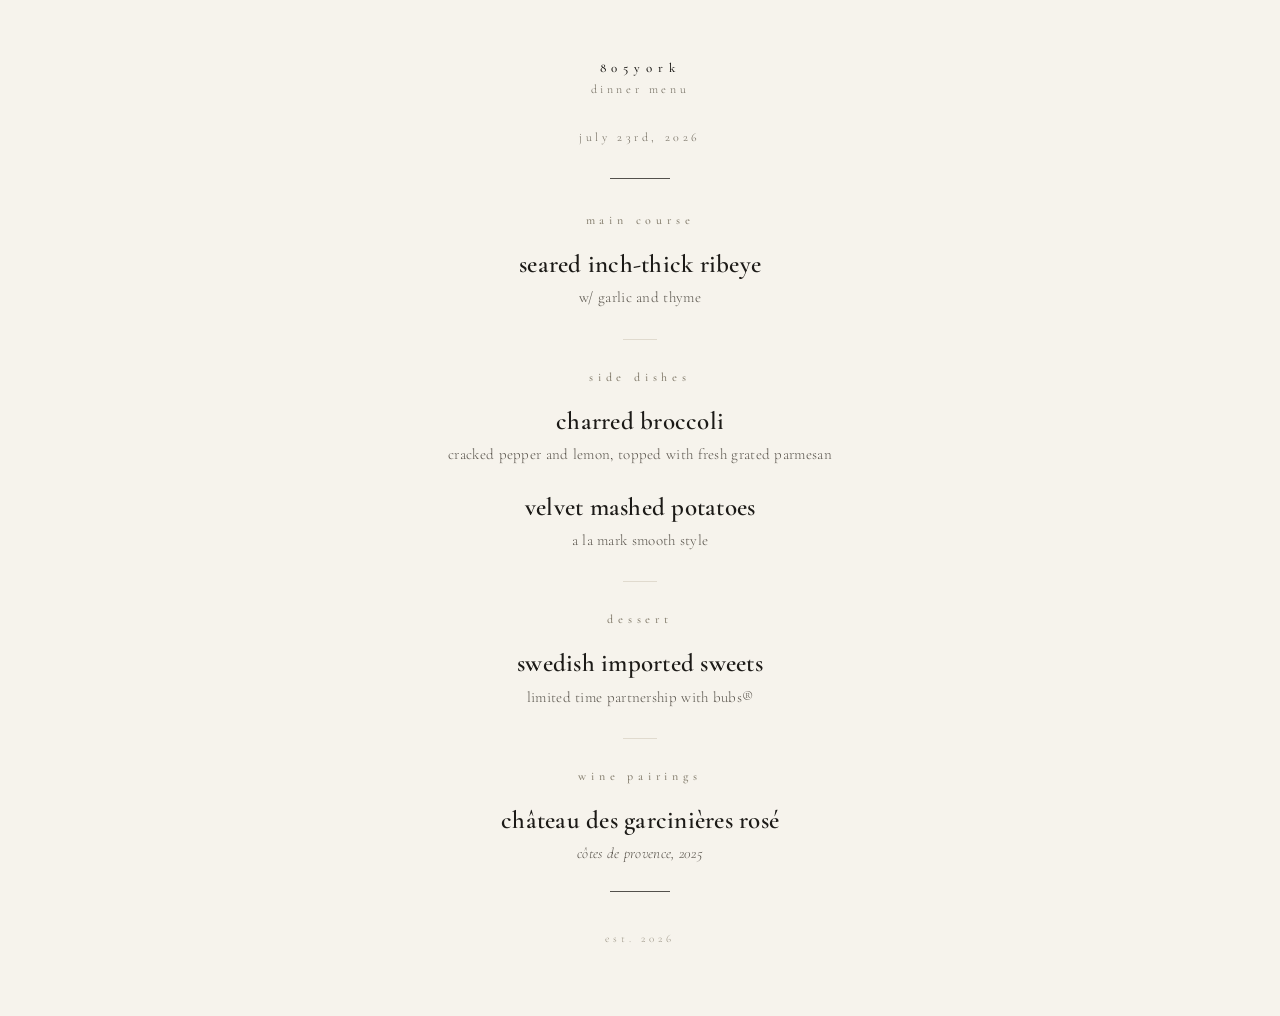
==== index.html @ 7d3503f2 "Add 805york dinner menu index.html" ====
<!DOCTYPE html>
<html lang="en">
<head>
<meta charset="UTF-8">
<title>805york — menu</title>
<link rel="preconnect" href="https://fonts.googleapis.com">
<link rel="preconnect" href="https://fonts.gstatic.com" crossorigin>
<link href="https://fonts.googleapis.com/css2?family=Cormorant+Garamond:ital,wght@0,300;0,500;0,600;1,400&display=swap" rel="stylesheet">
<style>
  :root{
    --bg: #f6f3ec;
    --ink: #1c1a17;
    --line: #d8d2c4;
  }

  * { box-sizing: border-box; }

  html, body {
    margin: 0;
    padding: 0;
    background: var(--bg);
    color: var(--ink);
  }

  body {
    min-height: 100vh;
    display: flex;
    align-items: center;
    justify-content: center;
    padding: 60px 20px;
    font-family: 'Cormorant Garamond', serif;
  }

  .menu {
    width: 100%;
    max-width: 460px;
    text-align: center;
    text-transform: lowercase;
  }

  .mark {
    font-size: 13px;
    letter-spacing: 0.45em;
    font-weight: 500;
    margin: 0 0 6px;
  }

  .locale {
    font-size: 12px;
    letter-spacing: 0.3em;
    font-weight: 300;
    color: #6b6558;
    margin: 0 0 34px;
  }

  .rule {
    width: 60px;
    height: 1px;
    background: var(--ink);
    margin: 0 auto 34px;
    opacity: 0.75;
  }

  .rule.thin {
    width: 34px;
    background: var(--line);
    margin: 30px auto;
  }

  .section-label {
    font-size: 12px;
    letter-spacing: 0.4em;
    font-weight: 500;
    color: #837c6c;
    margin: 0 0 22px;
  }

  .item {
    margin-bottom: 26px;
  }

  .item:last-child {
    margin-bottom: 0;
  }

  .item .name {
    font-size: 25px;
    font-weight: 600;
    letter-spacing: 0.01em;
    margin: 0 0 6px;
    line-height: 1.25;
  }

  .item .desc {
    font-size: 15px;
    font-weight: 300;
    letter-spacing: 0.02em;
    color: #57524a;
    margin: 0;
    line-height: 1.5;
  }

  .item .desc.italic {
    font-style: italic;
  }

  .footer {
    margin-top: 40px;
    font-size: 11px;
    letter-spacing: 0.35em;
    color: #9a9384;
    font-weight: 300;
  }
</style>
</head>
<body>

  <div class="menu">

    <p class="mark">805york</p>
    <p class="locale">dinner menu</p>
    <p class="locale">july 23rd, 2026</p>
    <div class="rule"></div>

    <p class="section-label">main course</p>
    <div class="item">
      <p class="name">seared inch-thick ribeye</p>
      <p class="desc">w/ garlic and thyme</p>
    </div>

    <div class="rule thin"></div>

    <p class="section-label">side dishes</p>
    <div class="item">
      <p class="name">charred broccoli</p>
      <p class="desc">cracked pepper and lemon, topped with fresh grated parmesan</p>
    </div>
    <div class="item">
      <p class="name">velvet mashed potatoes</p>
      <p class="desc">a la mark smooth style</p>
    </div>

    <div class="rule thin"></div>

    <p class="section-label">dessert</p>
    <div class="item">
      <p class="name">swedish imported sweets</p>
      <p class="desc">limited time partnership with bubs®</p>
    </div>

    <div class="rule thin"></div>

    <p class="section-label">wine pairings</p>
    <div class="item">
      <p class="name">château des garcinières rosé</p>
      <p class="desc italic">côtes de provence, 2025</p>
    </div>

    <div class="rule"></div>
    <p class="footer">est. 2026</p>

  </div>

</body>
</html>
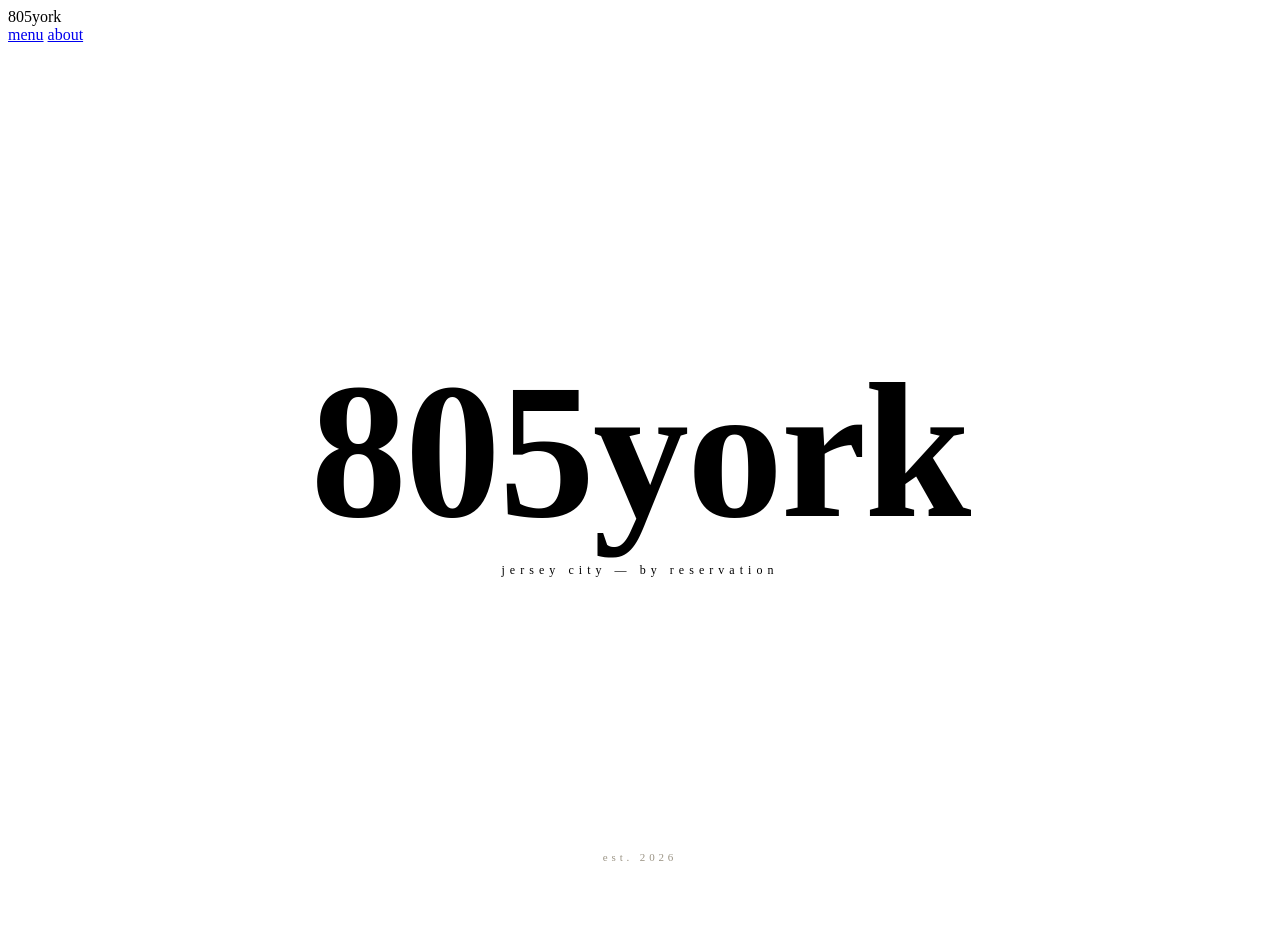
==== commit 728d906c: "Update index.html" ====
--- a/index.html
+++ b/index.html
@@ -2,164 +2,85 @@
 <html lang="en">
 <head>
 <meta charset="UTF-8">
-<title>805york — menu</title>
+<meta name="viewport" content="width=device-width, initial-scale=1">
+<meta name="view-transition" content="same-origin">
+<title>805york</title>
 <link rel="preconnect" href="https://fonts.googleapis.com">
 <link rel="preconnect" href="https://fonts.gstatic.com" crossorigin>
 <link href="https://fonts.googleapis.com/css2?family=Cormorant+Garamond:ital,wght@0,300;0,500;0,600;1,400&display=swap" rel="stylesheet">
+<link rel="stylesheet" href="styles.css">
 <style>
-  :root{
-    --bg: #f6f3ec;
-    --ink: #1c1a17;
-    --line: #d8d2c4;
+  .landing {
+    min-height: 100vh;
+    display: flex;
+    flex-direction: column;
+    align-items: center;
+    justify-content: center;
+    text-align: center;
+    padding: 0 24px;
   }
 
-  * { box-sizing: border-box; }
-
-  html, body {
+  .landing h1 {
+    font-size: clamp(64px, 15vw, 200px);
+    font-weight: 600;
+    letter-spacing: -0.01em;
     margin: 0;
-    padding: 0;
-    background: var(--bg);
-    color: var(--ink);
+    line-height: 0.88;
+    text-transform: lowercase;
+    animation: rise 1.1s cubic-bezier(.22,1,.36,1) both;
   }
 
-  body {
-    min-height: 100vh;
-    display: flex;
-    align-items: center;
-    justify-content: center;
-    padding: 60px 20px;
-    font-family: 'Cormorant Garamond', serif;
+  .landing .tag {
+    margin-top: 26px;
+    font-size: 12px;
+    letter-spacing: 0.42em;
+    color: var(--muted);
+    text-transform: lowercase;
+    font-weight: 300;
+    animation: rise 1.1s cubic-bezier(.22,1,.36,1) 0.15s both;
   }
 
-  .menu {
-    width: 100%;
-    max-width: 460px;
-    text-align: center;
-    text-transform: lowercase;
-  }
-
-  .mark {
-    font-size: 13px;
-    letter-spacing: 0.45em;
-    font-weight: 500;
-    margin: 0 0 6px;
-  }
-
-  .locale {
-    font-size: 12px;
-    letter-spacing: 0.3em;
-    font-weight: 300;
-    color: #6b6558;
-    margin: 0 0 34px;
-  }
-
-  .rule {
-    width: 60px;
-    height: 1px;
-    background: var(--ink);
-    margin: 0 auto 34px;
-    opacity: 0.75;
-  }
-
-  .rule.thin {
-    width: 34px;
-    background: var(--line);
-    margin: 30px auto;
-  }
-
-  .section-label {
-    font-size: 12px;
-    letter-spacing: 0.4em;
-    font-weight: 500;
-    color: #837c6c;
-    margin: 0 0 22px;
-  }
-
-  .item {
-    margin-bottom: 26px;
-  }
-
-  .item:last-child {
-    margin-bottom: 0;
-  }
-
-  .item .name {
-    font-size: 25px;
-    font-weight: 600;
-    letter-spacing: 0.01em;
-    margin: 0 0 6px;
-    line-height: 1.25;
-  }
-
-  .item .desc {
-    font-size: 15px;
-    font-weight: 300;
-    letter-spacing: 0.02em;
-    color: #57524a;
-    margin: 0;
-    line-height: 1.5;
-  }
-
-  .item .desc.italic {
-    font-style: italic;
+  .landing .rule {
+    margin-top: 30px;
+    animation: rise 1.1s cubic-bezier(.22,1,.36,1) 0.3s both;
   }
 
   .footer {
-    margin-top: 40px;
+    position: fixed;
+    bottom: 26px;
+    left: 0;
+    right: 0;
+    text-align: center;
     font-size: 11px;
     letter-spacing: 0.35em;
     color: #9a9384;
     font-weight: 300;
+    text-transform: lowercase;
+  }
+
+  @keyframes rise {
+    from { opacity: 0; transform: translateY(18px); }
+    to { opacity: 1; transform: translateY(0); }
   }
 </style>
 </head>
 <body>
 
-  <div class="menu">
+  <nav class="site-nav">
+    <span class="wordmark">805york</span>
+    <div class="links">
+      <a href="menu.html">menu</a>
+      <a href="about.html">about</a>
+    </div>
+  </nav>
 
-    <p class="mark">805york</p>
-    <p class="locale">dinner menu</p>
-    <p class="locale">july 23rd, 2026</p>
+  <div class="landing">
+    <h1>805york</h1>
+    <p class="tag">jersey city &mdash; by reservation</p>
     <div class="rule"></div>
+  </div>
 
-    <p class="section-label">main course</p>
-    <div class="item">
-      <p class="name">seared inch-thick ribeye</p>
-      <p class="desc">w/ garlic and thyme</p>
-    </div>
-
-    <div class="rule thin"></div>
-
-    <p class="section-label">side dishes</p>
-    <div class="item">
-      <p class="name">charred broccoli</p>
-      <p class="desc">cracked pepper and lemon, topped with fresh grated parmesan</p>
-    </div>
-    <div class="item">
-      <p class="name">velvet mashed potatoes</p>
-      <p class="desc">a la mark smooth style</p>
-    </div>
-
-    <div class="rule thin"></div>
-
-    <p class="section-label">dessert</p>
-    <div class="item">
-      <p class="name">swedish imported sweets</p>
-      <p class="desc">limited time partnership with bubs®</p>
-    </div>
-
-    <div class="rule thin"></div>
-
-    <p class="section-label">wine pairings</p>
-    <div class="item">
-      <p class="name">château des garcinières rosé</p>
-      <p class="desc italic">côtes de provence, 2025</p>
-    </div>
-
-    <div class="rule"></div>
-    <p class="footer">est. 2026</p>
-
-  </div>
+  <p class="footer">est. 2026</p>
 
 </body>
 </html>
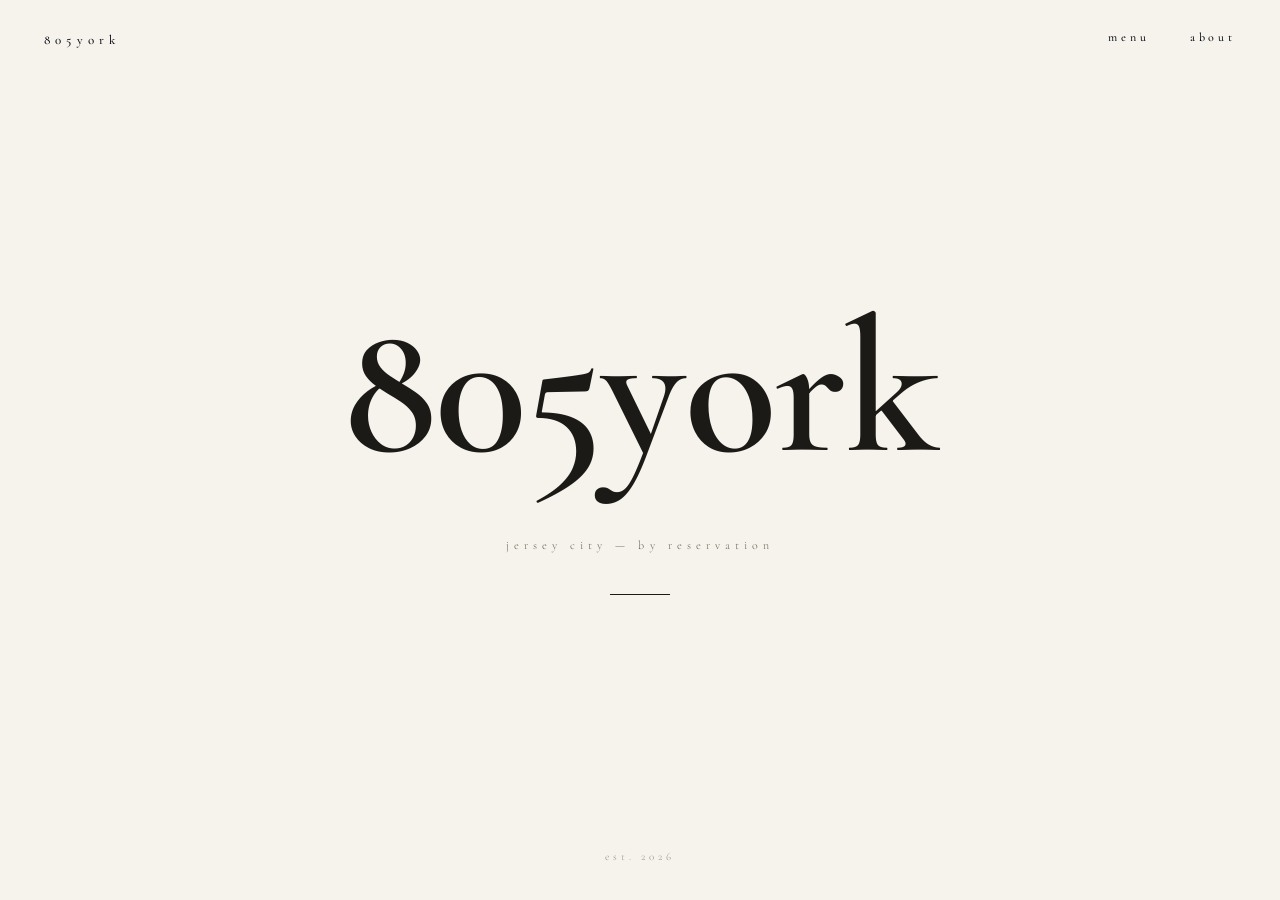
==== commit 959825a9: "Fix spacing, hero title styling, and bio copy" ====
--- a/index.html
+++ b/index.html
@@ -31,7 +31,7 @@
   }
 
   .landing .tag {
-    margin-top: 26px;
+    margin-top: 64px;
     font-size: 12px;
     letter-spacing: 0.42em;
     color: var(--muted);
--- a/styles.css
+++ b/styles.css
@@ -0,0 +1,151 @@
+/* ---------- 805york — shared styles ---------- */
+
+@view-transition {
+  navigation: auto;
+}
+
+:root {
+  --bg: #f6f3ec;
+  --ink: #1c1a17;
+  --line: #d8d2c4;
+  --muted: #6b6558;
+  --accent: #8a6f3f;
+}
+
+* { box-sizing: border-box; }
+
+html, body {
+  margin: 0;
+  padding: 0;
+  background: var(--bg);
+  color: var(--ink);
+}
+
+body {
+  font-family: 'Cormorant Garamond', serif;
+  -webkit-font-smoothing: antialiased;
+}
+
+a { color: inherit; text-decoration: none; }
+
+::selection { background: var(--ink); color: var(--bg); }
+
+/* ---------- nav ---------- */
+
+.site-nav {
+  position: fixed;
+  top: 0;
+  left: 0;
+  right: 0;
+  z-index: 100;
+  display: flex;
+  justify-content: space-between;
+  align-items: center;
+  padding: 30px 44px;
+  mix-blend-mode: difference;
+}
+
+.site-nav .wordmark {
+  font-size: 13px;
+  letter-spacing: 0.4em;
+  font-weight: 500;
+  color: #fff;
+  text-transform: lowercase;
+}
+
+.site-nav .links {
+  display: flex;
+  gap: 40px;
+}
+
+.site-nav .links a {
+  font-size: 12px;
+  letter-spacing: 0.32em;
+  text-transform: lowercase;
+  color: #fff;
+  font-weight: 500;
+  position: relative;
+  padding-bottom: 5px;
+  transition: letter-spacing 0.35s ease;
+}
+
+.site-nav .links a::after {
+  content: '';
+  position: absolute;
+  left: 0;
+  bottom: 0;
+  width: 0;
+  height: 1px;
+  background: #fff;
+  transition: width 0.35s cubic-bezier(.4,0,.2,1);
+}
+
+.site-nav .links a:hover {
+  letter-spacing: 0.4em;
+}
+
+.site-nav .links a:hover::after,
+.site-nav .links a.active::after {
+  width: 100%;
+}
+
+/* ---------- page transition (View Transitions API) ---------- */
+
+::view-transition-old(root),
+::view-transition-new(root) {
+  animation-duration: 0.7s;
+  animation-timing-function: cubic-bezier(.65, 0, .35, 1);
+}
+
+::view-transition-old(root) {
+  animation-name: menu-fade-out;
+}
+
+::view-transition-new(root) {
+  animation-name: menu-fade-in;
+}
+
+@keyframes menu-fade-out {
+  to { opacity: 0; transform: scale(0.985); filter: blur(3px); }
+}
+
+@keyframes menu-fade-in {
+  from { opacity: 0; transform: scale(1.015); filter: blur(3px); }
+  to { opacity: 1; transform: scale(1); filter: blur(0); }
+}
+
+/* ---------- utility ---------- */
+
+.rule {
+  width: 60px;
+  height: 1px;
+  background: var(--ink);
+  margin: 0 auto;
+  opacity: 0.75;
+}
+
+.rule.thin {
+  width: 34px;
+  background: var(--line);
+}
+
+.eyebrow {
+  font-size: 12px;
+  letter-spacing: 0.4em;
+  font-weight: 500;
+  color: var(--accent);
+  text-transform: lowercase;
+  margin: 0 0 22px;
+}
+
+@media (prefers-reduced-motion: reduce) {
+  *, *::before, *::after {
+    animation-duration: 0.001ms !important;
+    transition-duration: 0.001ms !important;
+  }
+}
+
+@media (max-width: 640px) {
+  .site-nav { padding: 22px 22px; }
+  .site-nav .links { gap: 24px; }
+}
